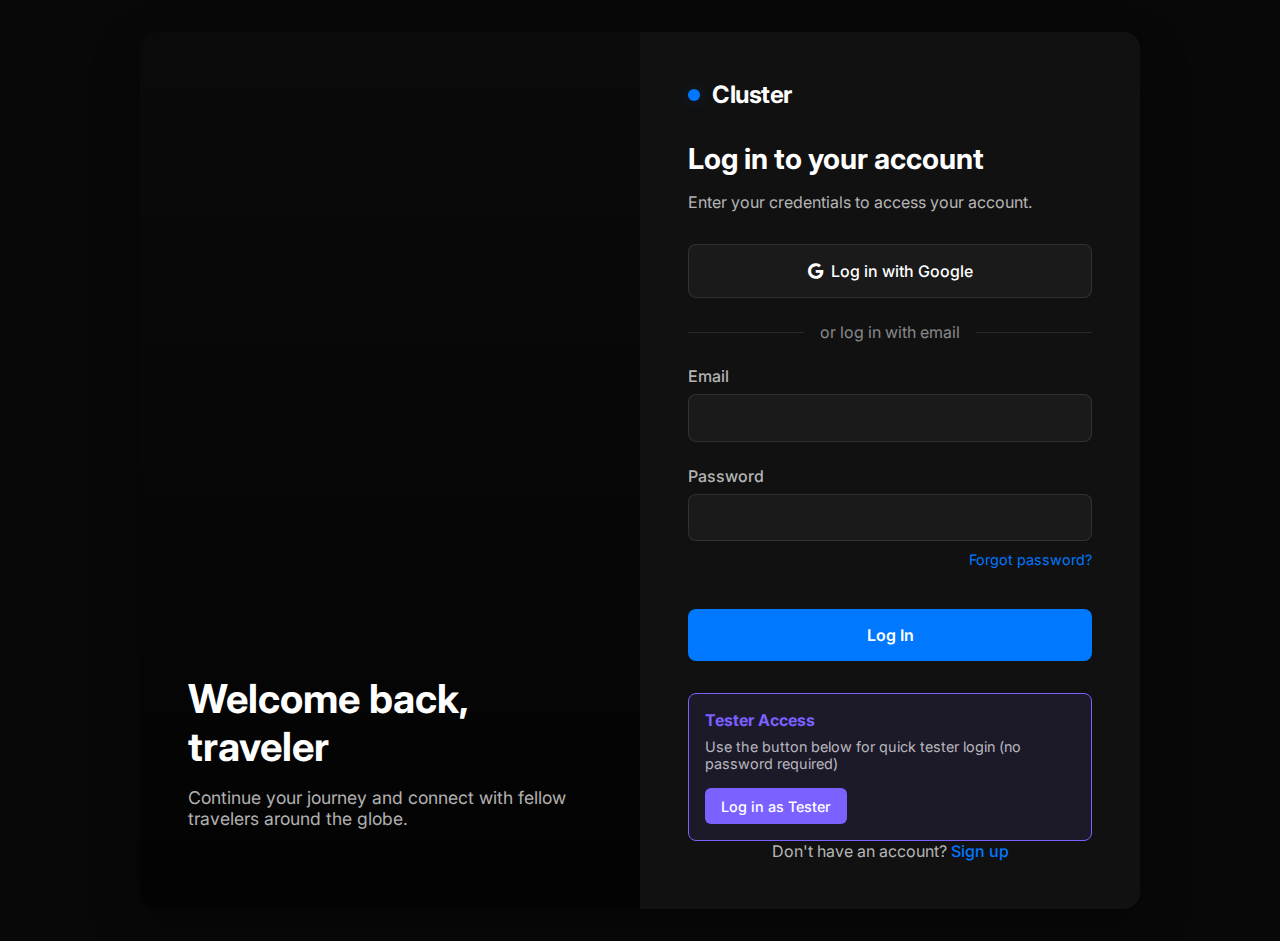
==== login.html @ e754aeec "commit" ====
<!DOCTYPE html>
<html lang="en">
<head>
    <meta charset="UTF-8">
    <meta name="viewport" content="width=device-width, initial-scale=1.0">
    <title>Log In - Cluster Travel</title>
    <link href="https://cdnjs.cloudflare.com/ajax/libs/font-awesome/6.4.0/css/all.min.css" rel="stylesheet">
    <style>
        @import url('https://fonts.googleapis.com/css2?family=Inter:wght@300;400;500;600;700&display=swap');
        
        :root {
            --primary: #0078ff;
            --primary-glow: rgba(0, 120, 255, 0.2);
            --secondary: #ff4e50;
            --accent: #7b61ff;
            --dark-bg: #080808;
            --dark-surface: #111111;
            --dark-surface-2: #1a1a1a;
            --text: #ffffff;
            --text-secondary: rgba(255, 255, 255, 0.7);
            --text-tertiary: rgba(255, 255, 255, 0.5);
            --border: rgba(255, 255, 255, 0.1);
            --error: #ff4e4e;
        }
        
        * {
            margin: 0;
            padding: 0;
            box-sizing: border-box;
            font-family: 'Inter', sans-serif;
        }
        
        body {
            background-color: var(--dark-bg);
            color: var(--text);
            display: flex;
            justify-content: center;
            align-items: center;
            min-height: 100vh;
            padding: 2rem;
        }
        
        .login-container {
            background-color: var(--dark-surface);
            border-radius: 16px;
            box-shadow: 0 20px 50px rgba(0, 0, 0, 0.3);
            overflow: hidden;
            width: 100%;
            max-width: 1000px;
            display: flex;
            min-height: 600px;
        }
        
        .login-image {
            flex: 1;
            background: linear-gradient(rgba(0, 0, 0, 0.4), rgba(0, 0, 0, 0.4)), url('https://images.unsplash.com/photo-1501785888041-af3ef285b470?auto=format&fit=crop&w=1000&q=80');
            background-size: cover;
            background-position: center;
            display: flex;
            flex-direction: column;
            justify-content: flex-end;
            padding: 3rem;
            position: relative;
        }
        
        .login-image::before {
            content: '';
            position: absolute;
            top: 0;
            left: 0;
            right: 0;
            bottom: 0;
            background: linear-gradient(to top, rgba(0, 0, 0, 0.7), transparent);
            pointer-events: none;
        }
        
        .login-image-content {
            position: relative;
            z-index: 10;
        }
        
        .login-image-content h2 {
            font-size: 2.5rem;
            font-weight: 700;
            margin-bottom: 1rem;
            line-height: 1.2;
        }
        
        .login-image-content p {
            font-size: 1.1rem;
            color: var(--text-secondary);
            margin-bottom: 2rem;
        }
        
        .login-form-container {
            flex: 1;
            padding: 3rem;
            display: flex;
            flex-direction: column;
        }
        
        .logo {
            font-size: 1.5rem;
            font-weight: 700;
            letter-spacing: -0.5px;
            position: relative;
            color: var(--text);
            text-decoration: none;
            display: inline-block;
            margin-bottom: 2rem;
            padding-left: 1.5rem;
        }
        
        .logo::before {
            content: '';
            position: absolute;
            width: 12px;
            height: 12px;
            background: var(--primary);
            border-radius: 50%;
            left: 0;
            top: 50%;
            transform: translateY(-50%);
            box-shadow: 0 0 15px var(--primary-glow);
            animation: pulse 3s infinite;
        }
        
        .login-form h2 {
            font-size: 1.8rem;
            font-weight: 700;
            margin-bottom: 1rem;
        }
        
        .login-form p {
            color: var(--text-secondary);
            margin-bottom: 2rem;
        }
        
        .form-group {
            margin-bottom: 1.5rem;
        }
        
        .form-group label {
            display: block;
            font-weight: 500;
            margin-bottom: 0.5rem;
            color: var(--text-secondary);
        }
        
        .form-input {
            width: 100%;
            background: var(--dark-surface-2);
            border: 1px solid var(--border);
            border-radius: 8px;
            padding: 0.8rem 1rem;
            color: var(--text);
            font-size: 1rem;
            transition: border-color 0.2s ease, box-shadow 0.2s ease;
        }
        
        .form-input:focus {
            outline: none;
            border-color: var(--primary);
            box-shadow: 0 0 0 2px rgba(0, 120, 255, 0.2);
        }
        
        .form-error {
            color: var(--error);
            font-size: 0.85rem;
            margin-top: 0.5rem;
            display: none;
        }
        
        .login-btn {
            background: var(--primary);
            color: white;
            border: none;
            padding: 1rem;
            border-radius: 8px;
            font-weight: 600;
            font-size: 1rem;
            cursor: pointer;
            transition: background 0.2s ease;
            width: 100%;
            margin-top: 1rem;
        }
        
        .login-btn:hover {
            background: #0066e0;
        }
        
        .btn-google {
            background: var(--dark-surface-2);
            color: var(--text);
            border: 1px solid var(--border);
            padding: 1rem;
            border-radius: 8px;
            font-weight: 500;
            font-size: 1rem;
            cursor: pointer;
            transition: background 0.2s ease;
            width: 100%;
            display: flex;
            align-items: center;
            justify-content: center;
            gap: 0.5rem;
            margin-bottom: 1.5rem;
        }
        
        .btn-google:hover {
            background: var(--dark-surface);
        }
        
        .divider {
            display: flex;
            align-items: center;
            margin: 1.5rem 0;
            color: var(--text-tertiary);
        }
        
        .divider::before, .divider::after {
            content: '';
            flex: 1;
            height: 1px;
            background: var(--border);
        }
        
        .divider span {
            padding: 0 1rem;
        }
        
        .forgot-password {
            text-align: right;
            margin-top: -1rem;
            margin-bottom: 1.5rem;
        }
        
        .forgot-password a {
            color: var(--primary);
            text-decoration: none;
            font-size: 0.9rem;
        }
        
        .forgot-password a:hover {
            text-decoration: underline;
        }
        
        .form-footer {
            margin-top: auto;
            text-align: center;
            color: var(--text-secondary);
        }
        
        .form-footer a {
            color: var(--primary);
            text-decoration: none;
            font-weight: 500;
        }
        
        .form-footer a:hover {
            text-decoration: underline;
        }
        
        #login-error {
            background: rgba(255, 78, 78, 0.1);
            border: 1px solid var(--error);
            color: var(--error);
            padding: 0.8rem 1rem;
            border-radius: 8px;
            margin-bottom: 1.5rem;
            display: none;
        }
        
        #login-success {
            background: rgba(74, 222, 128, 0.1);
            border: 1px solid #4ade80;
            color: #4ade80;
            padding: 0.8rem 1rem;
            border-radius: 8px;
            margin-bottom: 1.5rem;
            display: none;
        }
        
        /* Loading Indicator */
        .loading-spinner {
            display: inline-block;
            width: 20px;
            height: 20px;
            border: 2px solid rgba(255, 255, 255, 0.3);
            border-radius: 50%;
            border-top-color: white;
            animation: spin 1s ease-in-out infinite;
            margin-right: 0.5rem;
            display: none;
        }
        
        @keyframes spin {
            to { transform: rotate(360deg); }
        }
        
        /* Animations */
        @keyframes pulse {
            0% {
                box-shadow: 0 0 0 0 rgba(0, 120, 255, 0.4);
            }
            50% {
                box-shadow: 0 0 0 10px rgba(0, 120, 255, 0);
            }
            100% {
                box-shadow: 0 0 0 0 rgba(0, 120, 255, 0);
            }
        }
        
        /* Tester login box */
        .tester-login {
            background: rgba(123, 97, 255, 0.1);
            border: 1px solid var(--accent);
            border-radius: 8px;
            padding: 1rem;
            margin-top: 2rem;
        }
        
        .tester-login h3 {
            color: var(--accent);
            font-size: 1rem;
            margin-bottom: 0.5rem;
        }
        
        .tester-login p {
            color: var(--text-secondary);
            font-size: 0.9rem;
            margin-bottom: 0.5rem;
        }
        
        .tester-btn {
            background: var(--accent);
            color: white;
            border: none;
            padding: 0.6rem 1rem;
            border-radius: 6px;
            font-weight: 500;
            font-size: 0.9rem;
            cursor: pointer;
            transition: background 0.2s ease;
            margin-top: 0.5rem;
        }
        
        .tester-btn:hover {
            background: #6a52e5;
        }
        
        /* Responsive */
        @media (max-width: 768px) {
            .login-container {
                flex-direction: column;
            }
            
            .login-image {
                min-height: 300px;
            }
            
            .login-form-container {
                padding: 2rem;
            }
        }
    </style>
</head>
<body>
    <div class="login-container">
        <div class="login-image">
            <div class="login-image-content">
                <h2>Welcome back, traveler</h2>
                <p>Continue your journey and connect with fellow travelers around the globe.</p>
            </div>
        </div>
        
        <div class="login-form-container">
            <a href="index.html" class="logo">Cluster</a>
            
            <form id="login-form" class="login-form">
                <h2>Log in to your account</h2>
                <p>Enter your credentials to access your account.</p>
                
                <div id="login-error"></div>
                <div id="login-success"></div>
                
                <button type="button" class="btn-google">
                    <i class="fab fa-google"></i> Log in with Google
                </button>
                
                <div class="divider">
                    <span>or log in with email</span>
                </div>
                
                <div class="form-group">
                    <label for="email">Email</label>
                    <input type="email" id="email" name="email" class="form-input" required>
                    <div class="form-error" id="email-error">Please enter a valid email address</div>
                </div>
                
                <div class="form-group">
                    <label for="password">Password</label>
                    <input type="password" id="password" name="password" class="form-input" required>
                    <div class="form-error" id="password-error">Password is required</div>
                </div>
                
                <div class="forgot-password">
                    <a href="#">Forgot password?</a>
                </div>
                
                <button type="submit" class="login-btn">
                    <span class="loading-spinner" id="login-spinner"></span>
                    Log In
                </button>
                
                <div class="tester-login">
                    <h3>Tester Access</h3>
                    <p>Use the button below for quick tester login (no password required)</p>
                    <button type="button" id="tester-btn" class="tester-btn">Log in as Tester</button>
                </div>
                
                <div class="form-footer">
                    Don't have an account? <a href="signup.html">Sign up</a>
                </div>
            </form>
        </div>
    </div>
    
    <script>
        document.addEventListener('DOMContentLoaded', function() {
            // Google Apps Script URL
            const API_BASE_URL = 'https://script.google.com/macros/s/AKfycbxUdsoSMawsnWvS7DNy9IeGEssK5SU2zAUMhUkz_N2aTU4fk3Q7R_S6kJqs9bQAW5DnfQ/exec';
            const loginForm = document.getElementById('login-form');
            const loginError = document.getElementById('login-error');
            const loginSuccess = document.getElementById('login-success');
            const loginSpinner = document.getElementById('login-spinner');
            const testerBtn = document.getElementById('tester-btn');
            
            // Check if user is already logged in
            const storedUser = localStorage.getItem('user');
            if (storedUser) {
                try {
                    const userObj = JSON.parse(storedUser);
                    if (userObj && userObj.token) {
                        // User is already logged in, redirect to main page
                        window.location.href = 'index.html';
                    }
                } catch (error) {
                    // Invalid stored user data, clear it
                    localStorage.removeItem('user');
                }
            }
            
            // Handle regular login form submission
            loginForm.addEventListener('submit', async function(e) {
                e.preventDefault();
                
                // Reset error displays
                loginError.style.display = 'none';
                document.querySelectorAll('.form-error').forEach(el => el.style.display = 'none');
                
                // Get form values
                const email = document.getElementById('email').value.trim();
                const password = document.getElementById('password').value;
                
                // Basic validation
                let isValid = true;
                
                if (!email || !/\S+@\S+\.\S+/.test(email)) {
                    document.getElementById('email-error').style.display = 'block';
                    isValid = false;
                }
                
                if (!password) {
                    document.getElementById('password-error').style.display = 'block';
                    isValid = false;
                }
                
                if (!isValid) return;
                
                // Show loading spinner
                loginSpinner.style.display = 'inline-block';
                
                try {
                    // Prepare login data
                    const userData = {
                        email,
                        password
                    };
                    
                    // Using JSONP approach since the previous implementation had issues with CORS
                    const jsonpCallback = 'callback_' + Math.floor(Math.random() * 1000000);
                    
                    // Create a promise to handle the JSONP response
                    const jsonpPromise = new Promise((resolve, reject) => {
                        // Create a global callback function
                        window[jsonpCallback] = function(data) {
                            // Clean up
                            document.body.removeChild(script);
                            delete window[jsonpCallback];
                            resolve(data);
                        };
                        
                        // Create a script element to make the request
                        const script = document.createElement('script');
                        
                        // Handle errors
                        script.onerror = function() {
                            document.body.removeChild(script);
                            delete window[jsonpCallback];
                            reject(new Error('API request failed. Server unreachable.'));
                        };
                        
                        // Set up the URL with the callback and user data
                        const userDataEncoded = encodeURIComponent(JSON.stringify(userData));
                        script.src = `${API_BASE_URL}?action=login&callback=${jsonpCallback}&data=${userDataEncoded}`;
                        
                        // Add the script to the page
                        document.body.appendChild(script);
                    });
                    
                    // Wait for the JSONP response
                    const data = await jsonpPromise;
                    
                    if (data.success) {
                        // Extract user profile data
                        const userData = {
                            id: data.userId || data.id,
                            firstName: data.firstName,
                            lastName: data.lastName,
                            email: email,
                            token: data.token
                        };
                        
                        // Add any additional fields that may be in the response
                        if (data.profileImage) userData.profileImage = data.profileImage;
                        if (data.role) userData.role = data.role;
                        if (data.verified !== undefined) userData.verified = data.verified;
                        
                        // Store user session data
                        localStorage.setItem('user', JSON.stringify(userData));
                        
                        // Show success message
                        loginSuccess.textContent = 'Login successful! Redirecting...';
                        loginSuccess.style.display = 'block';
                        
                        // Redirect to dashboard after a short delay
                        setTimeout(() => {
                            window.location.href = 'index.html';
                        }, 1500);
                    } else {
                        // Show error message
                        loginError.textContent = data.message || 'Invalid email or password';
                        loginError.style.display = 'block';
                    }
                } catch (error) {
                    console.error('Login error:', error);
                    loginError.textContent = 'An error occurred. Please try again later.';
                    loginError.style.display = 'block';
                } finally {
                    // Hide loading spinner
                    loginSpinner.style.display = 'none';
                }
            });
            
            // Tester login button functionality
            testerBtn.addEventListener('click', async function() {
                // Reset error displays
                loginError.style.display = 'none';
                loginSuccess.style.display = 'none';
                
                // Show loading spinner
                loginSpinner.style.display = 'inline-block';
                
                try {
                    // Using JSONP approach for tester login
                    const jsonpCallback = 'callback_' + Math.floor(Math.random() * 1000000);
                    
                    // Create a promise to handle the JSONP response
                    const jsonpPromise = new Promise((resolve, reject) => {
                        // Create a global callback function
                        window[jsonpCallback] = function(data) {
                            // Clean up
                            document.body.removeChild(script);
                            delete window[jsonpCallback];
                            resolve(data);
                        };
                        
                        // Create a script element to make the request
                        const script = document.createElement('script');
                        
                        // Handle errors
                        script.onerror = function() {
                            document.body.removeChild(script);
                            delete window[jsonpCallback];
                            reject(new Error('API request failed. Server unreachable.'));
                        };
                        
                        // Set up the URL with the callback
                        script.src = `${API_BASE_URL}?action=testerLogin&callback=${jsonpCallback}`;
                        
                        // Add the script to the page
                        document.body.appendChild(script);
                    });
                    
                    // Wait for the JSONP response
                    const data = await jsonpPromise;
                    
                    if (data.success) {
                        // Extract tester user data from response or use defaults
                        const userData = {
                            id: data.userId || data.id || 'tester-id',
                            firstName: data.firstName || 'Test',
                            lastName: data.lastName || 'User',
                            email: data.email || 'tester@cluster.travel',
                            token: data.token,
                            isTester: true
                        };
                        
                        // Add additional fields if they exist in the response
                        if (data.profileImage) userData.profileImage = data.profileImage;
                        if (data.role) userData.role = data.role || 'tester';
                        if (data.verified !== undefined) userData.verified = data.verified;
                        if (data.preferences) userData.preferences = data.preferences;
                        
                        // Store tester user data
                        localStorage.setItem('user', JSON.stringify(userData));
                        
                        // Show success message
                        loginSuccess.textContent = 'Tester login successful! Redirecting...';
                        loginSuccess.style.display = 'block';
                        
                        // Redirect to dashboard after a short delay
                        setTimeout(() => {
                            window.location.href = 'index.html';
                        }, 1500);
                    } else {
                        // Show error message
                        loginError.textContent = data.message || 'Tester login failed';
                        loginError.style.display = 'block';
                    }
                } catch (error) {
                    console.error('Tester login error:', error);
                    loginError.textContent = 'An error occurred. Please try again later.';
                    loginError.style.display = 'block';
                } finally {
                    // Hide loading spinner
                    loginSpinner.style.display = 'none';
                }
            });
            
            // Google login button functionality (placeholder)
            document.querySelector('.btn-google').addEventListener('click', function() {
                loginError.textContent = 'Google login is not available yet.';
                loginError.style.display = 'block';
            });
            
            // Forgot password functionality (placeholder)
            document.querySelector('.forgot-password a').addEventListener('click', function(e) {
                e.preventDefault();
                loginError.textContent = 'Password reset functionality is not available yet.';
                loginError.style.display = 'block';
            });
        });
    </script>
</body>
</html>
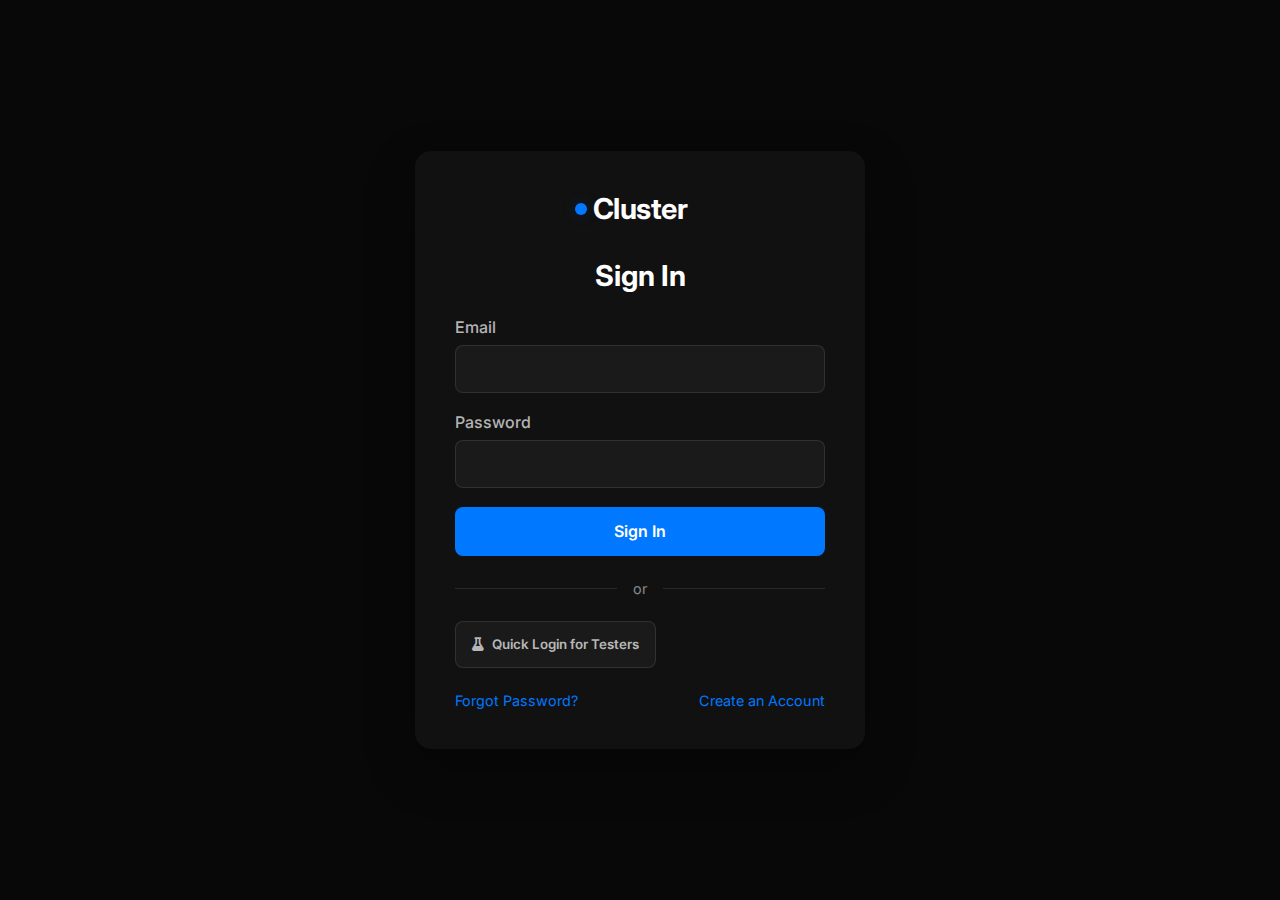
==== commit 577ed693: "Add files via upload" ====
--- a/login.html
+++ b/login.html
@@ -3,11 +3,10 @@
 <head>
     <meta charset="UTF-8">
     <meta name="viewport" content="width=device-width, initial-scale=1.0">
-    <title>Log In - Cluster Travel</title>
+    <title>Cluster - Login</title>
     <link href="https://cdnjs.cloudflare.com/ajax/libs/font-awesome/6.4.0/css/all.min.css" rel="stylesheet">
+    <link href="https://fonts.googleapis.com/css2?family=Inter:wght@300;400;500;600;700&display=swap" rel="stylesheet">
     <style>
-        @import url('https://fonts.googleapis.com/css2?family=Inter:wght@300;400;500;600;700&display=swap');
-        
         :root {
             --primary: #0078ff;
             --primary-glow: rgba(0, 120, 255, 0.2);
@@ -20,7 +19,6 @@
             --text-secondary: rgba(255, 255, 255, 0.7);
             --text-tertiary: rgba(255, 255, 255, 0.5);
             --border: rgba(255, 255, 255, 0.1);
-            --error: #ff4e4e;
         }
         
         * {
@@ -33,82 +31,36 @@
         body {
             background-color: var(--dark-bg);
             color: var(--text);
+            overflow-x: hidden;
             display: flex;
             justify-content: center;
             align-items: center;
             min-height: 100vh;
-            padding: 2rem;
-        }
-        
-        .login-container {
+        }
+        
+        .auth-container {
             background-color: var(--dark-surface);
             border-radius: 16px;
+            width: 100%;
+            max-width: 450px;
+            padding: 2.5rem;
             box-shadow: 0 20px 50px rgba(0, 0, 0, 0.3);
-            overflow: hidden;
-            width: 100%;
-            max-width: 1000px;
-            display: flex;
-            min-height: 600px;
-        }
-        
-        .login-image {
-            flex: 1;
-            background: linear-gradient(rgba(0, 0, 0, 0.4), rgba(0, 0, 0, 0.4)), url('https://images.unsplash.com/photo-1501785888041-af3ef285b470?auto=format&fit=crop&w=1000&q=80');
-            background-size: cover;
-            background-position: center;
-            display: flex;
-            flex-direction: column;
-            justify-content: flex-end;
-            padding: 3rem;
-            position: relative;
-        }
-        
-        .login-image::before {
-            content: '';
-            position: absolute;
-            top: 0;
-            left: 0;
-            right: 0;
-            bottom: 0;
-            background: linear-gradient(to top, rgba(0, 0, 0, 0.7), transparent);
-            pointer-events: none;
-        }
-        
-        .login-image-content {
-            position: relative;
-            z-index: 10;
-        }
-        
-        .login-image-content h2 {
-            font-size: 2.5rem;
-            font-weight: 700;
-            margin-bottom: 1rem;
-            line-height: 1.2;
-        }
-        
-        .login-image-content p {
-            font-size: 1.1rem;
-            color: var(--text-secondary);
+        }
+        
+        .logo-container {
+            display: flex;
+            align-items: center;
             margin-bottom: 2rem;
         }
         
-        .login-form-container {
-            flex: 1;
-            padding: 3rem;
-            display: flex;
-            flex-direction: column;
-        }
-        
         .logo {
-            font-size: 1.5rem;
+            font-size: 1.8rem;
             font-weight: 700;
             letter-spacing: -0.5px;
             position: relative;
             color: var(--text);
             text-decoration: none;
-            display: inline-block;
-            margin-bottom: 2rem;
-            padding-left: 1.5rem;
+            margin: 0 auto;
         }
         
         .logo::before {
@@ -118,37 +70,38 @@
             height: 12px;
             background: var(--primary);
             border-radius: 50%;
-            left: 0;
+            left: -18px;
             top: 50%;
             transform: translateY(-50%);
             box-shadow: 0 0 15px var(--primary-glow);
             animation: pulse 3s infinite;
         }
         
-        .login-form h2 {
+        h1 {
             font-size: 1.8rem;
             font-weight: 700;
-            margin-bottom: 1rem;
-        }
-        
-        .login-form p {
+            margin-bottom: 1.5rem;
+            text-align: center;
+        }
+        
+        form {
+            display: flex;
+            flex-direction: column;
+            gap: 1.2rem;
+        }
+        
+        .form-group {
+            display: flex;
+            flex-direction: column;
+            gap: 0.5rem;
+        }
+        
+        label {
+            font-weight: 500;
             color: var(--text-secondary);
-            margin-bottom: 2rem;
-        }
-        
-        .form-group {
-            margin-bottom: 1.5rem;
-        }
-        
-        .form-group label {
-            display: block;
-            font-weight: 500;
-            margin-bottom: 0.5rem;
-            color: var(--text-secondary);
-        }
-        
-        .form-input {
-            width: 100%;
+        }
+        
+        input {
             background: var(--dark-surface-2);
             border: 1px solid var(--border);
             border-radius: 8px;
@@ -158,57 +111,48 @@
             transition: border-color 0.2s ease, box-shadow 0.2s ease;
         }
         
-        .form-input:focus {
+        input:focus {
             outline: none;
             border-color: var(--primary);
             box-shadow: 0 0 0 2px rgba(0, 120, 255, 0.2);
         }
         
-        .form-error {
-            color: var(--error);
-            font-size: 0.85rem;
-            margin-top: 0.5rem;
-            display: none;
-        }
-        
-        .login-btn {
+        .btn {
             background: var(--primary);
             color: white;
             border: none;
-            padding: 1rem;
             border-radius: 8px;
+            padding: 0.9rem 1rem;
+            font-size: 1rem;
             font-weight: 600;
-            font-size: 1rem;
             cursor: pointer;
             transition: background 0.2s ease;
-            width: 100%;
-            margin-top: 1rem;
-        }
-        
-        .login-btn:hover {
+        }
+        
+        .btn:hover {
             background: #0066e0;
         }
         
-        .btn-google {
-            background: var(--dark-surface-2);
-            color: var(--text);
-            border: 1px solid var(--border);
-            padding: 1rem;
-            border-radius: 8px;
-            font-weight: 500;
-            font-size: 1rem;
-            cursor: pointer;
-            transition: background 0.2s ease;
-            width: 100%;
-            display: flex;
-            align-items: center;
-            justify-content: center;
-            gap: 0.5rem;
-            margin-bottom: 1.5rem;
-        }
-        
-        .btn-google:hover {
-            background: var(--dark-surface);
+        .btn:disabled {
+            background: #0066a0;
+            cursor: not-allowed;
+        }
+        
+        .auth-links {
+            display: flex;
+            justify-content: space-between;
+            margin-top: 1.5rem;
+            font-size: 0.9rem;
+        }
+        
+        .auth-links a {
+            color: var(--primary);
+            text-decoration: none;
+            transition: opacity 0.2s ease;
+        }
+        
+        .auth-links a:hover {
+            opacity: 0.8;
         }
         
         .divider {
@@ -216,6 +160,7 @@
             align-items: center;
             margin: 1.5rem 0;
             color: var(--text-tertiary);
+            font-size: 0.9rem;
         }
         
         .divider::before, .divider::after {
@@ -225,80 +170,49 @@
             background: var(--border);
         }
         
-        .divider span {
-            padding: 0 1rem;
-        }
-        
-        .forgot-password {
-            text-align: right;
-            margin-top: -1rem;
-            margin-bottom: 1.5rem;
-        }
-        
-        .forgot-password a {
-            color: var(--primary);
-            text-decoration: none;
-            font-size: 0.9rem;
-        }
-        
-        .forgot-password a:hover {
-            text-decoration: underline;
-        }
-        
-        .form-footer {
-            margin-top: auto;
-            text-align: center;
-            color: var(--text-secondary);
-        }
-        
-        .form-footer a {
-            color: var(--primary);
-            text-decoration: none;
-            font-weight: 500;
-        }
-        
-        .form-footer a:hover {
-            text-decoration: underline;
-        }
-        
-        #login-error {
-            background: rgba(255, 78, 78, 0.1);
-            border: 1px solid var(--error);
-            color: var(--error);
+        .divider::before {
+            margin-right: 1rem;
+        }
+        
+        .divider::after {
+            margin-left: 1rem;
+        }
+        
+        .error-message {
+            background: rgba(255, 78, 80, 0.1);
+            border: 1px solid rgba(255, 78, 80, 0.3);
+            color: var(--secondary);
             padding: 0.8rem 1rem;
             border-radius: 8px;
-            margin-bottom: 1.5rem;
+            font-size: 0.9rem;
             display: none;
         }
         
-        #login-success {
-            background: rgba(74, 222, 128, 0.1);
-            border: 1px solid #4ade80;
-            color: #4ade80;
-            padding: 0.8rem 1rem;
+        .error-message.active {
+            display: block;
+        }
+        
+        .tester-login {
+            margin-top: 1rem;
+            padding: 0.9rem 1rem;
+            background: var(--dark-surface-2);
+            color: var(--text-secondary);
+            border: 1px solid var(--border);
             border-radius: 8px;
-            margin-bottom: 1.5rem;
-            display: none;
-        }
-        
-        /* Loading Indicator */
-        .loading-spinner {
-            display: inline-block;
-            width: 20px;
-            height: 20px;
-            border: 2px solid rgba(255, 255, 255, 0.3);
-            border-radius: 50%;
-            border-top-color: white;
-            animation: spin 1s ease-in-out infinite;
-            margin-right: 0.5rem;
-            display: none;
-        }
-        
-        @keyframes spin {
-            to { transform: rotate(360deg); }
-        }
-        
-        /* Animations */
+            font-weight: 600;
+            cursor: pointer;
+            transition: background 0.2s ease, color 0.2s ease;
+            display: flex;
+            justify-content: center;
+            align-items: center;
+            gap: 0.5rem;
+        }
+        
+        .tester-login:hover {
+            background: var(--dark-surface);
+            color: var(--text);
+        }
+        
         @keyframes pulse {
             0% {
                 box-shadow: 0 0 0 0 rgba(0, 120, 255, 0.4);
@@ -311,355 +225,145 @@
             }
         }
         
-        /* Tester login box */
-        .tester-login {
-            background: rgba(123, 97, 255, 0.1);
-            border: 1px solid var(--accent);
-            border-radius: 8px;
-            padding: 1rem;
-            margin-top: 2rem;
-        }
-        
-        .tester-login h3 {
-            color: var(--accent);
-            font-size: 1rem;
-            margin-bottom: 0.5rem;
-        }
-        
-        .tester-login p {
-            color: var(--text-secondary);
-            font-size: 0.9rem;
-            margin-bottom: 0.5rem;
-        }
-        
-        .tester-btn {
-            background: var(--accent);
-            color: white;
-            border: none;
-            padding: 0.6rem 1rem;
-            border-radius: 6px;
-            font-weight: 500;
-            font-size: 0.9rem;
-            cursor: pointer;
-            transition: background 0.2s ease;
-            margin-top: 0.5rem;
-        }
-        
-        .tester-btn:hover {
-            background: #6a52e5;
-        }
-        
-        /* Responsive */
-        @media (max-width: 768px) {
-            .login-container {
-                flex-direction: column;
-            }
-            
-            .login-image {
-                min-height: 300px;
-            }
-            
-            .login-form-container {
-                padding: 2rem;
-            }
+        /* Loading spinner */
+        .spinner {
+            display: inline-block;
+            width: 20px;
+            height: 20px;
+            border: 2px solid rgba(255, 255, 255, 0.3);
+            border-radius: 50%;
+            border-top-color: white;
+            animation: spin 0.8s ease-in-out infinite;
+            display: none;
+        }
+        
+        .btn.loading .spinner {
+            display: inline-block;
+        }
+        
+        .btn.loading span {
+            display: none;
+        }
+        
+        @keyframes spin {
+            to { transform: rotate(360deg); }
         }
     </style>
 </head>
 <body>
-    <div class="login-container">
-        <div class="login-image">
-            <div class="login-image-content">
-                <h2>Welcome back, traveler</h2>
-                <p>Continue your journey and connect with fellow travelers around the globe.</p>
+    <div class="auth-container">
+        <div class="logo-container">
+            <a href="#" class="logo">Cluster</a>
+        </div>
+        
+        <h1>Sign In</h1>
+        
+        <div id="error-message" class="error-message"></div>
+        
+        <form id="login-form">
+            <div class="form-group">
+                <label for="email">Email</label>
+                <input type="email" id="email" name="email" required>
             </div>
-        </div>
-        
-        <div class="login-form-container">
-            <a href="index.html" class="logo">Cluster</a>
-            
-            <form id="login-form" class="login-form">
-                <h2>Log in to your account</h2>
-                <p>Enter your credentials to access your account.</p>
-                
-                <div id="login-error"></div>
-                <div id="login-success"></div>
-                
-                <button type="button" class="btn-google">
-                    <i class="fab fa-google"></i> Log in with Google
-                </button>
-                
-                <div class="divider">
-                    <span>or log in with email</span>
-                </div>
-                
-                <div class="form-group">
-                    <label for="email">Email</label>
-                    <input type="email" id="email" name="email" class="form-input" required>
-                    <div class="form-error" id="email-error">Please enter a valid email address</div>
-                </div>
-                
-                <div class="form-group">
-                    <label for="password">Password</label>
-                    <input type="password" id="password" name="password" class="form-input" required>
-                    <div class="form-error" id="password-error">Password is required</div>
-                </div>
-                
-                <div class="forgot-password">
-                    <a href="#">Forgot password?</a>
-                </div>
-                
-                <button type="submit" class="login-btn">
-                    <span class="loading-spinner" id="login-spinner"></span>
-                    Log In
-                </button>
-                
-                <div class="tester-login">
-                    <h3>Tester Access</h3>
-                    <p>Use the button below for quick tester login (no password required)</p>
-                    <button type="button" id="tester-btn" class="tester-btn">Log in as Tester</button>
-                </div>
-                
-                <div class="form-footer">
-                    Don't have an account? <a href="signup.html">Sign up</a>
-                </div>
-            </form>
+            
+            <div class="form-group">
+                <label for="password">Password</label>
+                <input type="password" id="password" name="password" required>
+            </div>
+            
+            <button type="submit" id="login-btn" class="btn">
+                <div class="spinner"></div>
+                <span>Sign In</span>
+            </button>
+        </form>
+        
+        <div class="divider">or</div>
+        
+        <button id="tester-login-btn" class="tester-login">
+            <i class="fas fa-flask"></i> Quick Login for Testers
+        </button>
+        
+        <div class="auth-links">
+            <a href="#">Forgot Password?</a>
+            <a href="signup.html">Create an Account</a>
         </div>
     </div>
     
+    <script src="api.js"></script>
     <script>
         document.addEventListener('DOMContentLoaded', function() {
-            // Google Apps Script URL
-            const API_BASE_URL = 'https://script.google.com/macros/s/AKfycbxUdsoSMawsnWvS7DNy9IeGEssK5SU2zAUMhUkz_N2aTU4fk3Q7R_S6kJqs9bQAW5DnfQ/exec';
+            // Check if already logged in
+            if (Session.isLoggedIn()) {
+                window.location.href = 'index.html';
+                return;
+            }
+            
             const loginForm = document.getElementById('login-form');
-            const loginError = document.getElementById('login-error');
-            const loginSuccess = document.getElementById('login-success');
-            const loginSpinner = document.getElementById('login-spinner');
-            const testerBtn = document.getElementById('tester-btn');
-            
-            // Check if user is already logged in
-            const storedUser = localStorage.getItem('user');
-            if (storedUser) {
-                try {
-                    const userObj = JSON.parse(storedUser);
-                    if (userObj && userObj.token) {
-                        // User is already logged in, redirect to main page
-                        window.location.href = 'index.html';
-                    }
-                } catch (error) {
-                    // Invalid stored user data, clear it
-                    localStorage.removeItem('user');
-                }
-            }
-            
-            // Handle regular login form submission
+            const loginBtn = document.getElementById('login-btn');
+            const testerLoginBtn = document.getElementById('tester-login-btn');
+            const errorMessage = document.getElementById('error-message');
+            
+            // Handle login form submission
             loginForm.addEventListener('submit', async function(e) {
                 e.preventDefault();
                 
-                // Reset error displays
-                loginError.style.display = 'none';
-                document.querySelectorAll('.form-error').forEach(el => el.style.display = 'none');
-                
-                // Get form values
-                const email = document.getElementById('email').value.trim();
+                const email = document.getElementById('email').value;
                 const password = document.getElementById('password').value;
                 
-                // Basic validation
-                let isValid = true;
-                
-                if (!email || !/\S+@\S+\.\S+/.test(email)) {
-                    document.getElementById('email-error').style.display = 'block';
-                    isValid = false;
-                }
-                
-                if (!password) {
-                    document.getElementById('password-error').style.display = 'block';
-                    isValid = false;
-                }
-                
-                if (!isValid) return;
-                
-                // Show loading spinner
-                loginSpinner.style.display = 'inline-block';
+                // Show loading state
+                loginBtn.classList.add('loading');
+                loginBtn.disabled = true;
+                errorMessage.classList.remove('active');
                 
                 try {
-                    // Prepare login data
-                    const userData = {
-                        email,
-                        password
-                    };
+                    const response = await API.login(email, password);
                     
-                    // Using JSONP approach since the previous implementation had issues with CORS
-                    const jsonpCallback = 'callback_' + Math.floor(Math.random() * 1000000);
-                    
-                    // Create a promise to handle the JSONP response
-                    const jsonpPromise = new Promise((resolve, reject) => {
-                        // Create a global callback function
-                        window[jsonpCallback] = function(data) {
-                            // Clean up
-                            document.body.removeChild(script);
-                            delete window[jsonpCallback];
-                            resolve(data);
-                        };
-                        
-                        // Create a script element to make the request
-                        const script = document.createElement('script');
-                        
-                        // Handle errors
-                        script.onerror = function() {
-                            document.body.removeChild(script);
-                            delete window[jsonpCallback];
-                            reject(new Error('API request failed. Server unreachable.'));
-                        };
-                        
-                        // Set up the URL with the callback and user data
-                        const userDataEncoded = encodeURIComponent(JSON.stringify(userData));
-                        script.src = `${API_BASE_URL}?action=login&callback=${jsonpCallback}&data=${userDataEncoded}`;
-                        
-                        // Add the script to the page
-                        document.body.appendChild(script);
-                    });
-                    
-                    // Wait for the JSONP response
-                    const data = await jsonpPromise;
-                    
-                    if (data.success) {
-                        // Extract user profile data
-                        const userData = {
-                            id: data.userId || data.id,
-                            firstName: data.firstName,
-                            lastName: data.lastName,
-                            email: email,
-                            token: data.token
-                        };
-                        
-                        // Add any additional fields that may be in the response
-                        if (data.profileImage) userData.profileImage = data.profileImage;
-                        if (data.role) userData.role = data.role;
-                        if (data.verified !== undefined) userData.verified = data.verified;
-                        
-                        // Store user session data
-                        localStorage.setItem('user', JSON.stringify(userData));
-                        
-                        // Show success message
-                        loginSuccess.textContent = 'Login successful! Redirecting...';
-                        loginSuccess.style.display = 'block';
-                        
-                        // Redirect to dashboard after a short delay
-                        setTimeout(() => {
-                            window.location.href = 'index.html';
-                        }, 1500);
+                    if (response.success) {
+                        // Save user data and redirect
+                        Session.setUser(response.user);
+                        window.location.href = 'index.html';
                     } else {
                         // Show error message
-                        loginError.textContent = data.message || 'Invalid email or password';
-                        loginError.style.display = 'block';
+                        errorMessage.textContent = response.message;
+                        errorMessage.classList.add('active');
                     }
                 } catch (error) {
-                    console.error('Login error:', error);
-                    loginError.textContent = 'An error occurred. Please try again later.';
-                    loginError.style.display = 'block';
+                    errorMessage.textContent = 'Network error. Please try again.';
+                    errorMessage.classList.add('active');
                 } finally {
-                    // Hide loading spinner
-                    loginSpinner.style.display = 'none';
+                    // Hide loading state
+                    loginBtn.classList.remove('loading');
+                    loginBtn.disabled = false;
                 }
             });
             
-            // Tester login button functionality
-            testerBtn.addEventListener('click', async function() {
-                // Reset error displays
-                loginError.style.display = 'none';
-                loginSuccess.style.display = 'none';
-                
-                // Show loading spinner
-                loginSpinner.style.display = 'inline-block';
+            // Handle tester login
+            testerLoginBtn.addEventListener('click', async function() {
+                // Show loading state
+                testerLoginBtn.disabled = true;
+                testerLoginBtn.innerHTML = '<div class="spinner"></div> Logging in...';
+                errorMessage.classList.remove('active');
                 
                 try {
-                    // Using JSONP approach for tester login
-                    const jsonpCallback = 'callback_' + Math.floor(Math.random() * 1000000);
+                    const response = await API.testerLogin();
                     
-                    // Create a promise to handle the JSONP response
-                    const jsonpPromise = new Promise((resolve, reject) => {
-                        // Create a global callback function
-                        window[jsonpCallback] = function(data) {
-                            // Clean up
-                            document.body.removeChild(script);
-                            delete window[jsonpCallback];
-                            resolve(data);
-                        };
-                        
-                        // Create a script element to make the request
-                        const script = document.createElement('script');
-                        
-                        // Handle errors
-                        script.onerror = function() {
-                            document.body.removeChild(script);
-                            delete window[jsonpCallback];
-                            reject(new Error('API request failed. Server unreachable.'));
-                        };
-                        
-                        // Set up the URL with the callback
-                        script.src = `${API_BASE_URL}?action=testerLogin&callback=${jsonpCallback}`;
-                        
-                        // Add the script to the page
-                        document.body.appendChild(script);
-                    });
-                    
-                    // Wait for the JSONP response
-                    const data = await jsonpPromise;
-                    
-                    if (data.success) {
-                        // Extract tester user data from response or use defaults
-                        const userData = {
-                            id: data.userId || data.id || 'tester-id',
-                            firstName: data.firstName || 'Test',
-                            lastName: data.lastName || 'User',
-                            email: data.email || 'tester@cluster.travel',
-                            token: data.token,
-                            isTester: true
-                        };
-                        
-                        // Add additional fields if they exist in the response
-                        if (data.profileImage) userData.profileImage = data.profileImage;
-                        if (data.role) userData.role = data.role || 'tester';
-                        if (data.verified !== undefined) userData.verified = data.verified;
-                        if (data.preferences) userData.preferences = data.preferences;
-                        
-                        // Store tester user data
-                        localStorage.setItem('user', JSON.stringify(userData));
-                        
-                        // Show success message
-                        loginSuccess.textContent = 'Tester login successful! Redirecting...';
-                        loginSuccess.style.display = 'block';
-                        
-                        // Redirect to dashboard after a short delay
-                        setTimeout(() => {
-                            window.location.href = 'index.html';
-                        }, 1500);
+                    if (response.success) {
+                        // Save user data and redirect
+                        Session.setUser(response.user);
+                        window.location.href = 'index.html';
                     } else {
                         // Show error message
-                        loginError.textContent = data.message || 'Tester login failed';
-                        loginError.style.display = 'block';
+                        errorMessage.textContent = response.message;
+                        errorMessage.classList.add('active');
                     }
                 } catch (error) {
-                    console.error('Tester login error:', error);
-                    loginError.textContent = 'An error occurred. Please try again later.';
-                    loginError.style.display = 'block';
+                    errorMessage.textContent = 'Network error. Please try again.';
+                    errorMessage.classList.add('active');
                 } finally {
-                    // Hide loading spinner
-                    loginSpinner.style.display = 'none';
+                    // Hide loading state
+                    testerLoginBtn.disabled = false;
+                    testerLoginBtn.innerHTML = '<i class="fas fa-flask"></i> Quick Login for Testers';
                 }
-            });
-            
-            // Google login button functionality (placeholder)
-            document.querySelector('.btn-google').addEventListener('click', function() {
-                loginError.textContent = 'Google login is not available yet.';
-                loginError.style.display = 'block';
-            });
-            
-            // Forgot password functionality (placeholder)
-            document.querySelector('.forgot-password a').addEventListener('click', function(e) {
-                e.preventDefault();
-                loginError.textContent = 'Password reset functionality is not available yet.';
-                loginError.style.display = 'block';
             });
         });
     </script>
